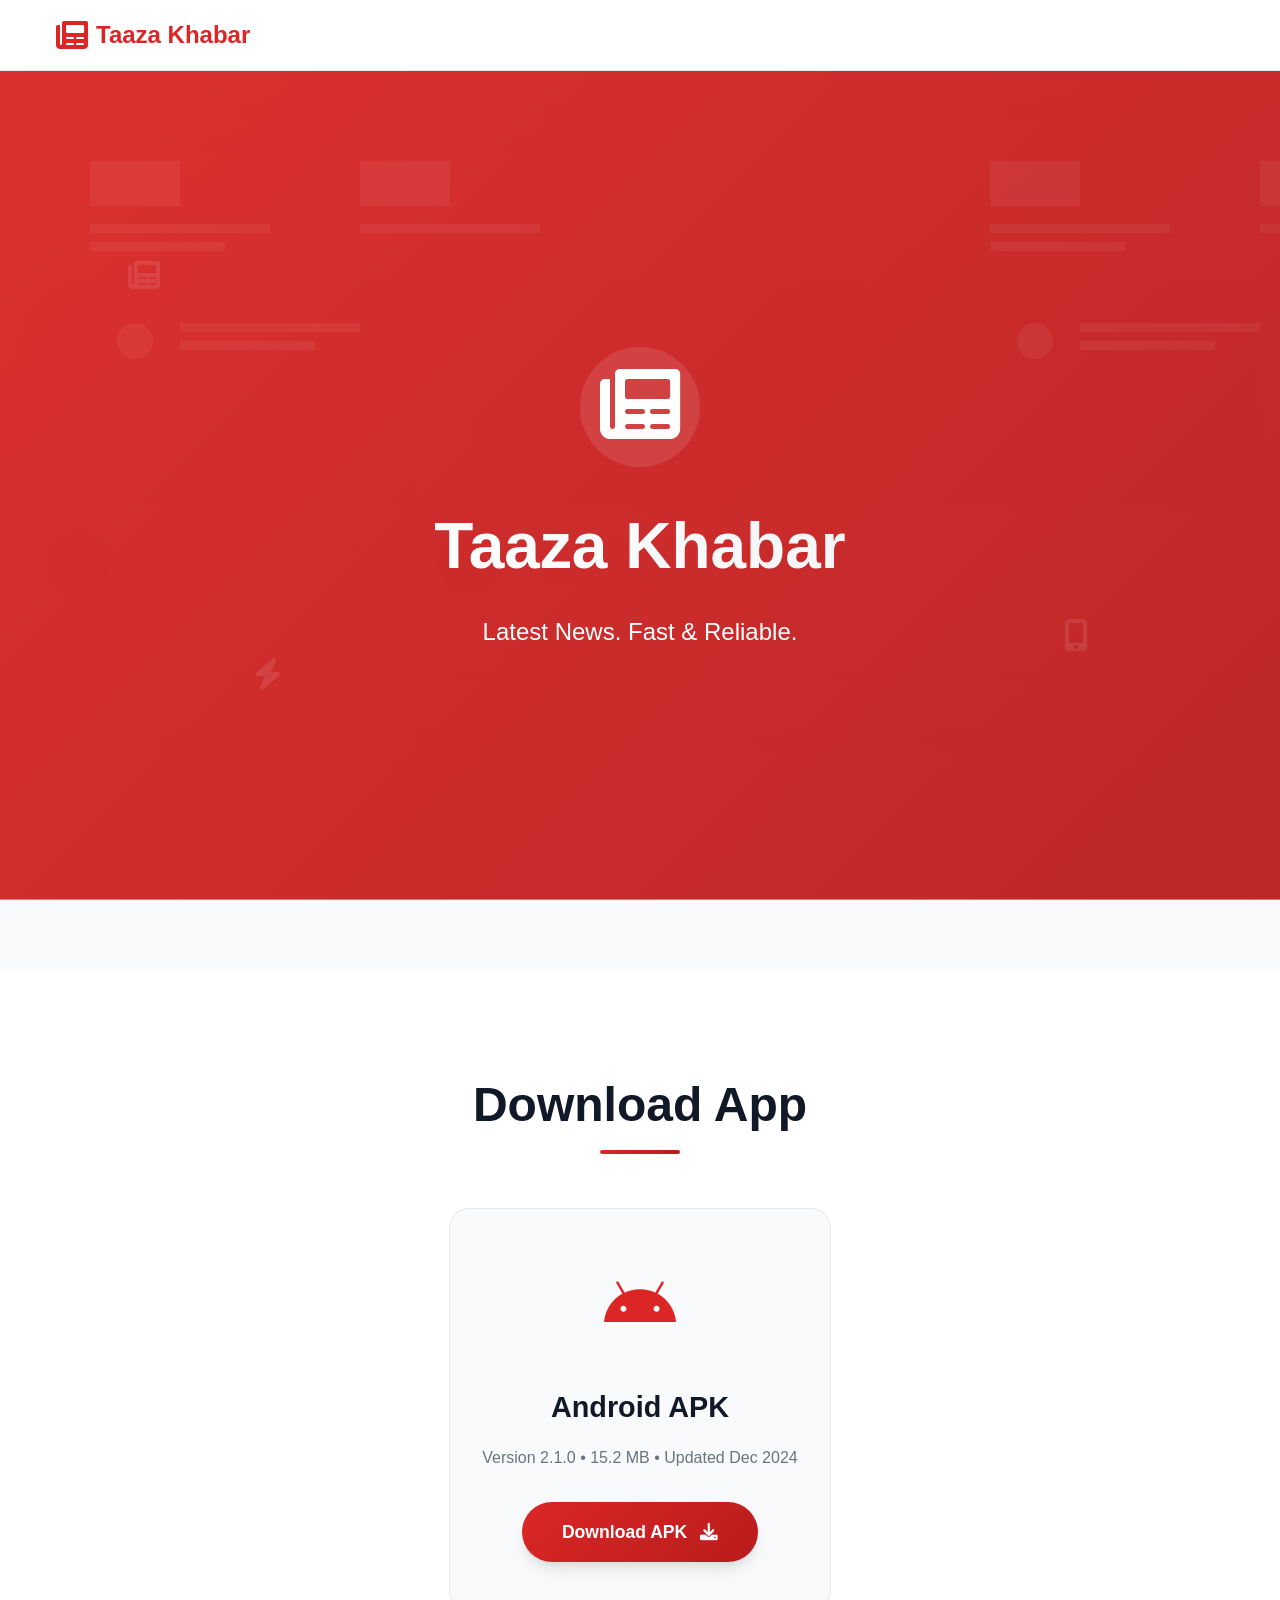
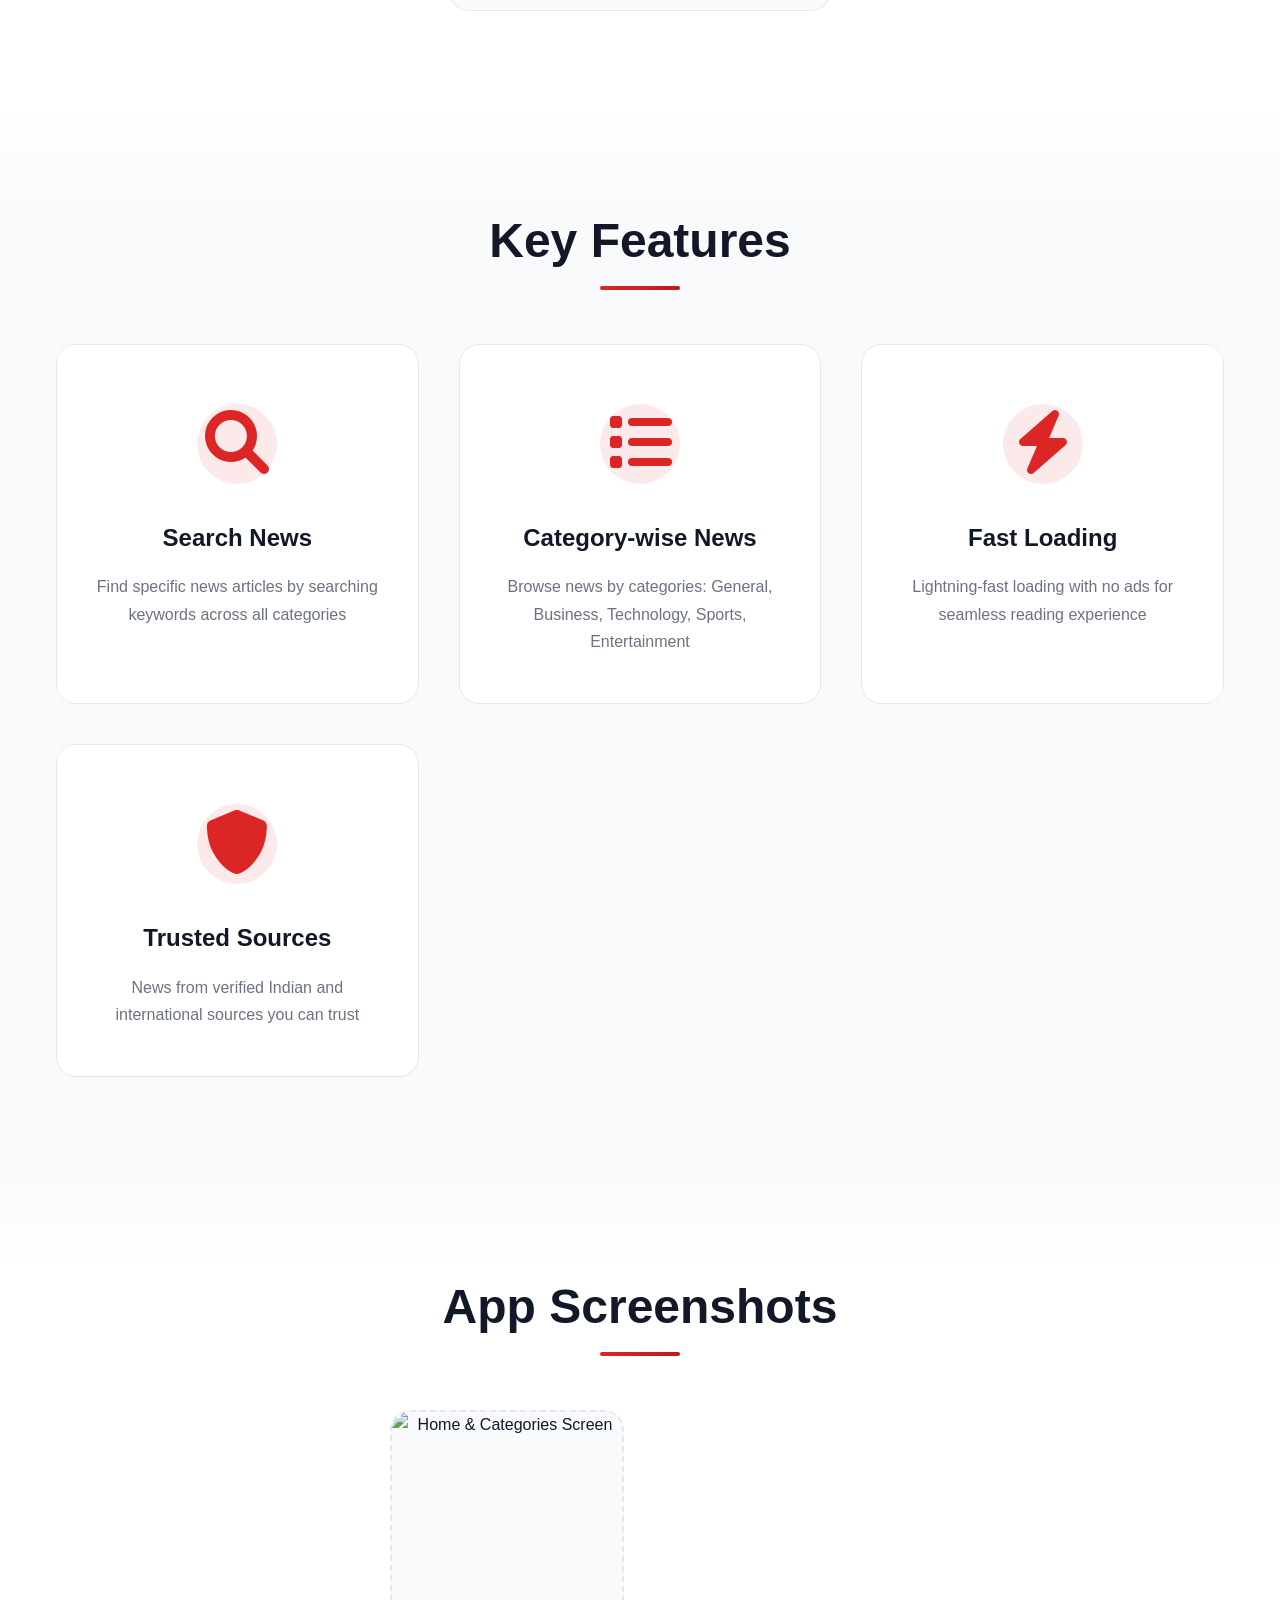
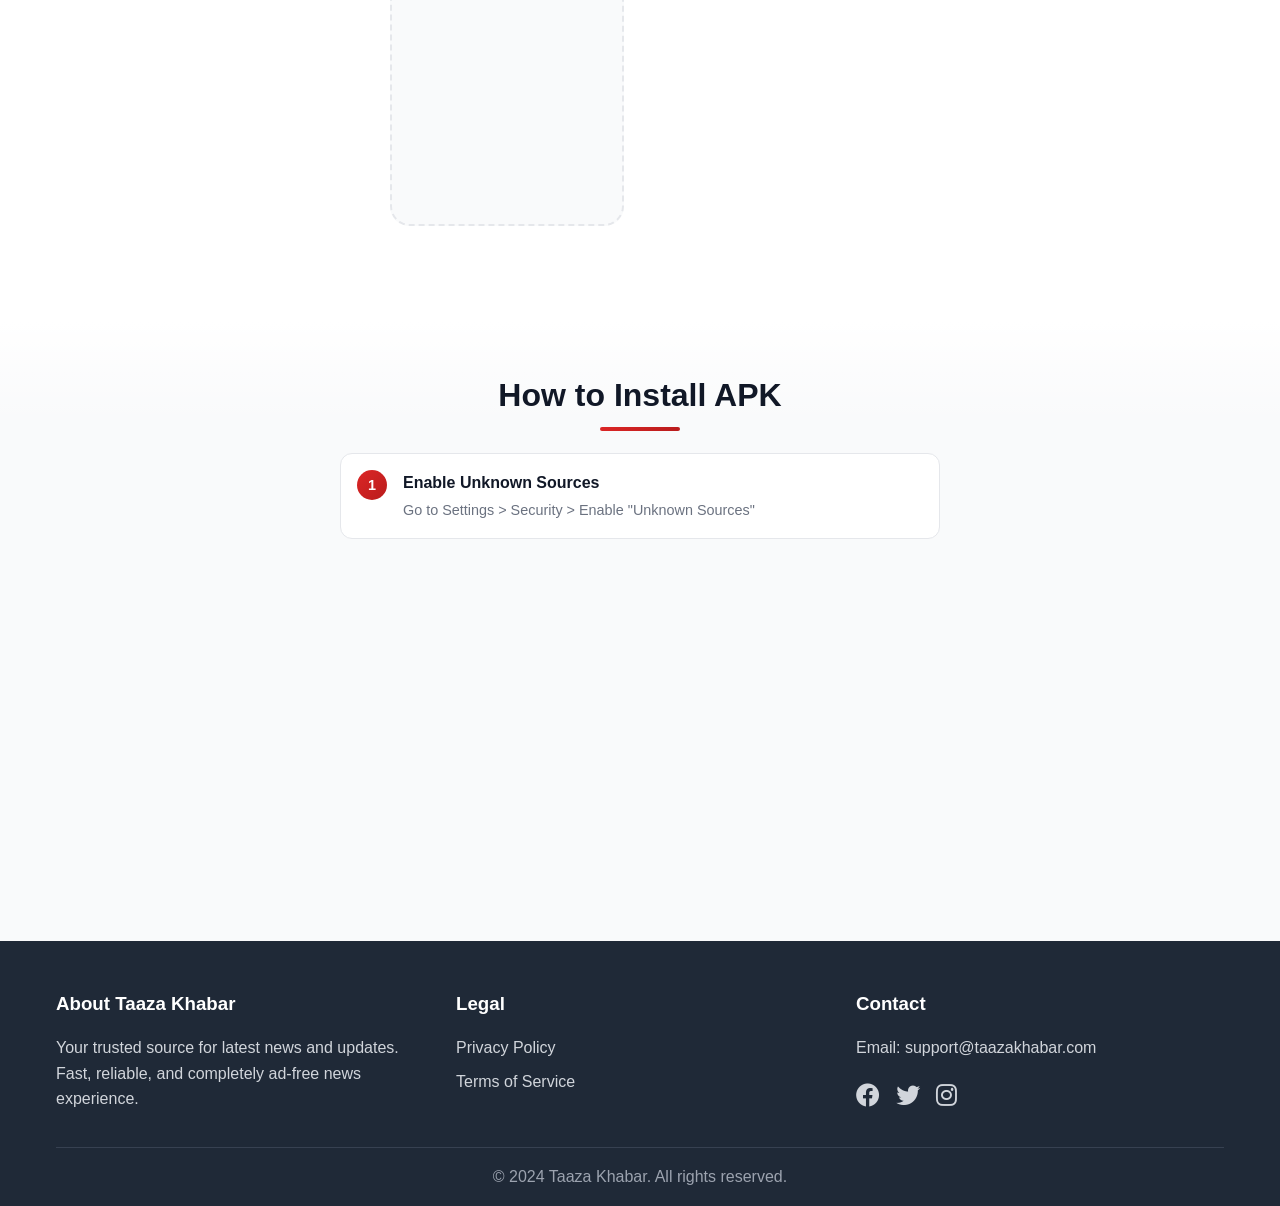
==== index.html @ 5353ecfe "Add files via upload" ====
<!DOCTYPE html>
<html lang="en">
<head>
    <meta charset="UTF-8">
    <meta name="viewport" content="width=device-width, initial-scale=1.0">
    <title>Taaza Khabar - Latest News App | Download Now</title>
    <meta name="description" content="Download Taaza Khabar - Get latest news fast & reliable. Breaking news alerts, category-wise news, trusted sources. Available on Android.">
    <meta name="keywords" content="news app, latest news, breaking news, Taaza Khabar, Android app">
    <link rel="stylesheet" href="styles.css">
    <link href="https://cdnjs.cloudflare.com/ajax/libs/font-awesome/6.0.0/css/all.min.css" rel="stylesheet">
</head>
<body>
    <header>
        <nav class="navbar">
            <div class="container">
                <div class="nav-brand">
                    <i class="fas fa-newspaper"></i>
                    <span>Taaza Khabar</span>
                </div>
            </div>
        </nav>
    </header>

    <main>
        <!-- Hero Section -->
        <section class="hero">
            <div class="hero-bg"></div>
            <div class="container">
                <div class="hero-content">
                    <div class="app-logo animate-bounce">
                        <i class="fas fa-newspaper"></i>
                    </div>
                    <h1 class="animate-fade-up">Taaza Khabar</h1>
                    <p class="tagline animate-fade-up">Latest News. Fast & Reliable.</p>
                </div>
            </div>
            <div class="floating-elements">
                <div class="float-icon"><i class="fas fa-newspaper"></i></div>
                <div class="float-icon"><i class="fas fa-mobile-alt"></i></div>
                <div class="float-icon"><i class="fas fa-bolt"></i></div>
            </div>
        </section>

        <!-- Download Section -->
        <section class="download-section">
            <div class="container">
                <h2 class="section-title">Download App</h2>
                <div class="download-options">
                    <div class="download-card">
                        <div class="card-icon">
                            <i class="fab fa-android"></i>
                        </div>
                        <h3>Android APK</h3>
                        <p class="app-info">Version 2.1.0 • 15.2 MB • Updated Dec 2024</p>
                        <a href="res/taaza-khabar.apk" download="taaza-khabar.apk" class="btn-download">
                            <span class="btn-text">Download APK</span>
                            <i class="fas fa-download btn-icon"></i>
                            <div class="btn-ripple"></div>
                        </a>
                        <div class="card-glow"></div>
                    </div>
                </div>
            </div>
        </section>

        <!-- Features Section -->
        <section class="features">
            <div class="container">
                <h2 class="section-title">Key Features</h2>
                <div class="features-grid">
                    <div class="feature-card">
                        <div class="feature-icon">
                            <i class="fas fa-search"></i>
                        </div>
                        <h3>Search News</h3>
                        <p>Find specific news articles by searching keywords across all categories</p>
                        <div class="feature-hover"></div>
                    </div>
                    <div class="feature-card">
                        <div class="feature-icon">
                            <i class="fas fa-list"></i>
                        </div>
                        <h3>Category-wise News</h3>
                        <p>Browse news by categories: General, Business, Technology, Sports, Entertainment</p>
                        <div class="feature-hover"></div>
                    </div>
                    <div class="feature-card">
                        <div class="feature-icon">
                            <i class="fas fa-bolt"></i>
                        </div>
                        <h3>Fast Loading</h3>
                        <p>Lightning-fast loading with no ads for seamless reading experience</p>
                        <div class="feature-hover"></div>
                    </div>
                    <div class="feature-card">
                        <div class="feature-icon">
                            <i class="fas fa-shield-alt"></i>
                        </div>
                        <h3>Trusted Sources</h3>
                        <p>News from verified Indian and international sources you can trust</p>
                        <div class="feature-hover"></div>
                    </div>
                </div>
            </div>
        </section>

        <!-- Screenshots Section -->
        <section class="screenshots">
            <div class="container">
                <h2 class="section-title">App Screenshots</h2>
                <div class="screenshots-grid">
                    <div class="screenshot-placeholder">
                        <img src="res/home-screen.jpeg" alt="Home & Categories Screen">
                        <div class="screenshot-overlay"></div>
                    </div>
                    <div class="screenshot-placeholder">
                        <img src="res/article-preview.jpeg" alt="Article Preview Screen">
                        <div class="screenshot-overlay"></div>
                    </div>
                </div>
            </div>
        </section>

        <!-- Installation Guide -->
        <section class="install-guide">
            <div class="container">
                <h2 class="section-title">How to Install APK</h2>
                <div class="steps">
                    <div class="step">
                        <span class="step-number">1</span>
                        <div class="step-content">
                            <h3>Enable Unknown Sources</h3>
                            <p>Go to Settings > Security > Enable "Unknown Sources"</p>
                        </div>
                        <div class="step-connector"></div>
                    </div>
                    <div class="step">
                        <span class="step-number">2</span>
                        <div class="step-content">
                            <h3>Download APK</h3>
                            <p>Click the download button above to get the APK file</p>
                        </div>
                        <div class="step-connector"></div>
                    </div>
                    <div class="step">
                        <span class="step-number">3</span>
                        <div class="step-content">
                            <h3>Install App</h3>
                            <p>Open the downloaded file and tap "Install"</p>
                        </div>
                        <div class="step-connector"></div>
                    </div>
                    <div class="step">
                        <span class="step-number">4</span>
                        <div class="step-content">
                            <h3>Launch & Enjoy</h3>
                            <p>Open Taaza Khabar and start reading latest news</p>
                        </div>
                    </div>
                </div>
            </div>
        </section>
    </main>

    <!-- Footer -->
    <footer class="footer">
        <div class="container">
            <div class="footer-content">
                <div class="footer-section">
                    <h3>About Taaza Khabar</h3>
                    <p>Your trusted source for latest news and updates. Fast, reliable, and completely ad-free news experience.</p>
                </div>
                <div class="footer-section">
                    <h3>Legal</h3>
                    <ul>
                        <li><a href="privacy-policy.html">Privacy Policy</a></li>
                        <li><a href="terms-of-service.html">Terms of Service</a></li>
                    </ul>
                </div>
                <div class="footer-section">
                    <h3>Contact</h3>
                    <p>Email: support@taazakhabar.com</p>
                    <div class="social-icons">
                        <a href="#"><i class="fab fa-facebook"></i></a>
                        <a href="#"><i class="fab fa-twitter"></i></a>
                        <a href="#"><i class="fab fa-instagram"></i></a>
                    </div>
                </div>
            </div>
            <div class="footer-bottom">
                <p>&copy; 2024 Taaza Khabar. All rights reserved.</p>
            </div>
        </div>
    </footer>

    <script src="script.js"></script>
</body>
</html>
---- styles.css ----
/* Reset and Base Styles */
* {
    margin: 0;
    padding: 0;
    box-sizing: border-box;
}

:root {
    --primary-red: #dc2626;
    --primary-black: #1f2937;
    --primary-white: #ffffff;
    --text-dark: #111827;
    --text-light: #6b7280;
    --bg-light: #f9fafb;
    --bg-dark: #111827;
    --card-light: #ffffff;
    --card-dark: #1f2937;
    --border-light: #e5e7eb;
    --border-dark: #374151;
    --gradient-primary: linear-gradient(135deg, #dc2626, #b91c1c);
    --gradient-secondary: linear-gradient(135deg, #f3f4f6, #e5e7eb);
    --shadow-light: 0 4px 6px -1px rgba(0, 0, 0, 0.1), 0 2px 4px -1px rgba(0, 0, 0, 0.06);
    --shadow-medium: 0 10px 15px -3px rgba(0, 0, 0, 0.1), 0 4px 6px -2px rgba(0, 0, 0, 0.05);
    --shadow-heavy: 0 25px 50px -12px rgba(0, 0, 0, 0.25);
}

[data-theme="dark"] {
    --text-dark: #f9fafb;
    --text-light: #d1d5db;
    --bg-light: #111827;
    --card-light: #1f2937;
    --border-light: #374151;
    --gradient-secondary: linear-gradient(135deg, #1f2937, #111827);
}

[data-theme="dark"] body {
    background: var(--bg-light) url('data:image/svg+xml,<svg xmlns="http://www.w3.org/2000/svg" viewBox="0 0 100 100"><g fill="%23374151" opacity="0.3"><circle cx="20" cy="20" r="1"/><circle cx="80" cy="20" r="1"/><circle cx="20" cy="80" r="1"/><circle cx="80" cy="80" r="1"/><circle cx="50" cy="50" r="1"/></g></svg>');
}

[data-theme="dark"] .features {
    background: var(--bg-light) url('data:image/svg+xml,<svg xmlns="http://www.w3.org/2000/svg" viewBox="0 0 400 400"><g fill="%23374151" opacity="0.2"><rect x="50" y="50" width="80" height="4" rx="2"/><rect x="50" y="70" width="60" height="3" rx="1.5"/><rect x="50" y="85" width="70" height="3" rx="1.5"/><rect x="200" y="50" width="80" height="4" rx="2"/><rect x="200" y="70" width="60" height="3" rx="1.5"/><rect x="200" y="85" width="70" height="3" rx="1.5"/><rect x="50" y="150" width="80" height="4" rx="2"/><rect x="50" y="170" width="60" height="3" rx="1.5"/><rect x="200" y="150" width="80" height="4" rx="2"/><rect x="200" y="170" width="60" height="3" rx="1.5"/></g></svg>');
}

html {
    scroll-behavior: smooth;
}

body {
    font-family: -apple-system, BlinkMacSystemFont, 'Segoe UI', Roboto, sans-serif;
    line-height: 1.6;
    color: var(--text-dark);
    background: var(--bg-light) url('data:image/svg+xml,<svg xmlns="http://www.w3.org/2000/svg" viewBox="0 0 100 100"><g fill="%23f1f5f9" opacity="0.4"><circle cx="20" cy="20" r="1"/><circle cx="80" cy="20" r="1"/><circle cx="20" cy="80" r="1"/><circle cx="80" cy="80" r="1"/><circle cx="50" cy="50" r="1"/></g></svg>');
    background-attachment: fixed;
    transition: all 0.3s ease;
    overflow-x: hidden;
}

.container {
    max-width: 1200px;
    margin: 0 auto;
    padding: 0 1rem;
}

/* Animations */
@keyframes fadeInUp {
    from {
        opacity: 0;
        transform: translateY(30px);
    }
    to {
        opacity: 1;
        transform: translateY(0);
    }
}

@keyframes bounce {
    0%, 20%, 53%, 80%, 100% {
        transform: translate3d(0,0,0);
    }
    40%, 43% {
        transform: translate3d(0, -15px, 0);
    }
    70% {
        transform: translate3d(0, -7px, 0);
    }
    90% {
        transform: translate3d(0, -2px, 0);
    }
}

@keyframes float {
    0%, 100% {
        transform: translateY(0px);
    }
    50% {
        transform: translateY(-20px);
    }
}

@keyframes pulse {
    0% {
        transform: scale(1);
    }
    50% {
        transform: scale(1.05);
    }
    100% {
        transform: scale(1);
    }
}

@keyframes downloadPulse {
    0% { transform: scale(1); }
    50% { transform: scale(1.1); }
    100% { transform: scale(1); }
}

.btn-download.downloading {
    animation: downloadPulse 0.6s ease-in-out;
}

@keyframes ripple {
    0% {
        transform: scale(0);
        opacity: 1;
    }
    100% {
        transform: scale(4);
        opacity: 0;
    }
}

@keyframes slideInLeft {
    from {
        opacity: 0;
        transform: translateX(-50px);
    }
    to {
        opacity: 1;
        transform: translateX(0);
    }
}

@keyframes slideInRight {
    from {
        opacity: 0;
        transform: translateX(50px);
    }
    to {
        opacity: 1;
        transform: translateX(0);
    }
}

.animate-fade-up {
    animation: fadeInUp 0.8s ease-out forwards;
    opacity: 0;
}

.animate-fade-up:nth-child(2) { animation-delay: 0.2s; }
.animate-fade-up:nth-child(3) { animation-delay: 0.4s; }
.animate-fade-up:nth-child(4) { animation-delay: 0.6s; }

.animate-bounce {
    animation: bounce 2s infinite;
}

/* Header */
.navbar {
    background: rgba(255, 255, 255, 0.95);
    backdrop-filter: blur(10px);
    border-bottom: 1px solid var(--border-light);
    padding: 1rem 0;
    position: sticky;
    top: 0;
    z-index: 100;
    transition: all 0.3s ease;
}

[data-theme="dark"] .navbar {
    background: rgba(31, 41, 55, 0.95);
}

.navbar .container {
    display: flex;
    justify-content: flex-start;
    align-items: center;
}

.nav-brand {
    display: flex;
    align-items: center;
    gap: 0.5rem;
    font-size: 1.5rem;
    font-weight: bold;
    color: var(--primary-red);
    animation: slideInLeft 0.8s ease-out;
}

.nav-brand i {
    font-size: 2rem;
    animation: pulse 2s infinite;
}

.theme-toggle {
    background: none;
    border: 2px solid var(--border-light);
    border-radius: 50%;
    width: 45px;
    height: 45px;
    cursor: pointer;
    color: var(--text-dark);
    transition: all 0.3s ease;
    position: relative;
    overflow: hidden;
    animation: slideInRight 0.8s ease-out;
}

.theme-toggle:hover {
    background: var(--primary-red);
    color: white;
    border-color: var(--primary-red);
    transform: scale(1.1);
}

.theme-toggle i {
    transition: transform 0.3s ease;
}

.theme-toggle:hover i {
    transform: rotate(180deg);
}

/* Hero Section */
.hero {
    background: linear-gradient(135deg, rgba(220, 38, 38, 0.95), rgba(185, 28, 28, 0.95)), 
                url('data:image/svg+xml,<svg xmlns="http://www.w3.org/2000/svg" viewBox="0 0 1200 800"><rect fill="%23f8f9fa" width="1200" height="800"/><g fill="%23e9ecef" opacity="0.3"><rect x="50" y="50" width="300" height="20" rx="10"/><rect x="50" y="90" width="250" height="15" rx="7"/><rect x="50" y="120" width="280" height="15" rx="7"/><rect x="50" y="160" width="200" height="40" rx="5"/><rect x="400" y="50" width="300" height="20" rx="10"/><rect x="400" y="90" width="250" height="15" rx="7"/><rect x="400" y="120" width="280" height="15" rx="7"/><rect x="750" y="50" width="300" height="20" rx="10"/><rect x="750" y="90" width="250" height="15" rx="7"/><rect x="50" y="250" width="350" height="200" rx="10" fill="%23dee2e6"/><rect x="450" y="250" width="350" height="200" rx="10" fill="%23dee2e6"/><rect x="850" y="250" width="300" height="200" rx="10" fill="%23dee2e6"/><circle cx="100" cy="500" r="30" fill="%23adb5bd"/><rect x="150" y="480" width="200" height="15" rx="7"/><rect x="150" y="505" width="150" height="12" rx="6"/><circle cx="450" cy="500" r="30" fill="%23adb5bd"/><rect x="500" y="480" width="200" height="15" rx="7"/><rect x="500" y="505" width="150" height="12" rx="6"/><rect x="50" y="600" width="1100" height="2" fill="%23dee2e6"/><rect x="50" y="650" width="300" height="15" rx="7"/><rect x="400" y="650" width="250" height="15" rx="7"/><rect x="700" y="650" width="200" height="15" rx="7"/></g></svg>');
    background-size: cover;
    background-position: center;
    background-attachment: fixed;
    color: white;
    padding: 6rem 0;
    text-align: center;
    position: relative;
    overflow: hidden;
    min-height: 100vh;
    display: flex;
    align-items: center;
}

.hero-bg {
    position: absolute;
    top: 0;
    left: 0;
    right: 0;
    bottom: 0;
    background: url('data:image/svg+xml,<svg xmlns="http://www.w3.org/2000/svg" viewBox="0 0 1000 1000"><g fill="%23ffffff" opacity="0.05"><path d="M100,100 L200,100 L200,150 L100,150 Z"/><path d="M100,170 L300,170 L300,180 L100,180 Z"/><path d="M100,190 L250,190 L250,200 L100,200 Z"/><path d="M400,100 L500,100 L500,150 L400,150 Z"/><path d="M400,170 L600,170 L600,180 L400,180 Z"/><circle cx="150" cy="300" r="20"/><path d="M200,280 L400,280 L400,290 L200,290 Z"/><path d="M200,300 L350,300 L350,310 L200,310 Z"/></g></svg>');
    animation: float 6s ease-in-out infinite;
}

.hero-content {
    max-width: 600px;
    margin: 0 auto;
    position: relative;
    z-index: 2;
}

.app-logo {
    font-size: 5rem;
    margin-bottom: 1.5rem;
    position: relative;
}

.app-logo::after {
    content: '';
    position: absolute;
    top: 50%;
    left: 50%;
    transform: translate(-50%, -50%);
    width: 120px;
    height: 120px;
    background: rgba(255, 255, 255, 0.1);
    border-radius: 50%;
    z-index: -1;
    animation: pulse 3s infinite;
}

.hero h1 {
    font-size: 4rem;
    font-weight: 900;
    margin-bottom: 1rem;
    background: linear-gradient(45deg, #ffffff, #f3f4f6);
    -webkit-background-clip: text;
    -webkit-text-fill-color: transparent;
    background-clip: text;
}

.tagline {
    font-size: 1.5rem;
    margin-bottom: 3rem;
    opacity: 0.95;
    font-weight: 300;
}

.btn-primary {
    background: white;
    color: var(--primary-red);
    border: none;
    padding: 1.2rem 3rem;
    font-size: 1.2rem;
    font-weight: bold;
    border-radius: 50px;
    cursor: pointer;
    display: inline-flex;
    align-items: center;
    gap: 0.8rem;
    transition: all 0.4s cubic-bezier(0.175, 0.885, 0.32, 1.275);
    position: relative;
    overflow: hidden;
    box-shadow: var(--shadow-heavy);
}

.btn-primary:hover {
    transform: translateY(-5px) scale(1.05);
    box-shadow: 0 20px 40px rgba(0,0,0,0.3);
}

.btn-primary:active {
    transform: translateY(-2px) scale(1.02);
}

.btn-ripple {
    position: absolute;
    border-radius: 50%;
    background: rgba(220, 38, 38, 0.3);
    transform: scale(0);
    pointer-events: none;
}

.btn-primary.ripple .btn-ripple {
    animation: ripple 0.6s linear;
}

.floating-elements {
    position: absolute;
    top: 0;
    left: 0;
    right: 0;
    bottom: 0;
    pointer-events: none;
    z-index: 1;
}

.float-icon {
    position: absolute;
    font-size: 2rem;
    color: rgba(255, 255, 255, 0.1);
    animation: float 4s ease-in-out infinite;
}

.float-icon:nth-child(1) {
    top: 20%;
    left: 10%;
    animation-delay: 0s;
}

.float-icon:nth-child(2) {
    top: 60%;
    right: 15%;
    animation-delay: 1s;
}

.float-icon:nth-child(3) {
    bottom: 30%;
    left: 20%;
    animation-delay: 2s;
}

/* Section Titles */
.section-title {
    text-align: center;
    font-size: 3rem;
    font-weight: 800;
    margin-bottom: 4rem;
    color: var(--text-dark);
    position: relative;
    display: inline-block;
    width: 100%;
}

.section-title::after {
    content: '';
    position: absolute;
    bottom: -10px;
    left: 50%;
    transform: translateX(-50%);
    width: 80px;
    height: 4px;
    background: var(--gradient-primary);
    border-radius: 2px;
}

/* Download Section */
.download-section {
    padding: 6rem 0;
    background: var(--card-light);
    position: relative;
}

.download-options {
    display: flex;
    justify-content: center;
    max-width: 450px;
    margin: 0 auto;
}

.download-card {
    background: var(--bg-light);
    border: 1px solid var(--border-light);
    border-radius: 20px;
    padding: 3rem 2rem;
    text-align: center;
    transition: all 0.4s cubic-bezier(0.175, 0.885, 0.32, 1.275);
    position: relative;
    overflow: hidden;
}

.download-card:hover {
    transform: translateY(-10px) scale(1.02);
    box-shadow: var(--shadow-heavy);
    border-color: var(--primary-red);
}

.card-icon {
    font-size: 4rem;
    color: var(--primary-red);
    margin-bottom: 1.5rem;
    transition: all 0.3s ease;
}

.download-card:hover .card-icon {
    transform: scale(1.2) rotate(5deg);
}

.download-card h3 {
    font-size: 1.8rem;
    margin-bottom: 1rem;
    color: var(--text-dark);
    font-weight: 700;
}

.app-info {
    color: var(--text-light);
    margin-bottom: 2rem;
    font-size: 1rem;
    line-height: 1.5;
}

.btn-download {
    background: var(--gradient-primary);
    color: white;
    border: none;
    padding: 1rem 2.5rem;
    border-radius: 50px;
    font-weight: bold;
    font-size: 1.1rem;
    cursor: pointer;
    display: inline-flex;
    align-items: center;
    gap: 0.8rem;
    text-decoration: none;
    transition: all 0.4s cubic-bezier(0.175, 0.885, 0.32, 1.275);
    position: relative;
    overflow: hidden;
    box-shadow: var(--shadow-medium);
    z-index: 10;
    pointer-events: auto;
}

.btn-download:hover {
    transform: translateY(-3px) scale(1.05);
    box-shadow: var(--shadow-heavy);
}

.btn-download.ripple .btn-ripple {
    animation: ripple 0.6s linear;
}

.card-glow {
    position: absolute;
    top: -50%;
    left: -50%;
    width: 200%;
    height: 200%;
    background: radial-gradient(circle, rgba(220, 38, 38, 0.1) 0%, transparent 70%);
    opacity: 0;
    transition: opacity 0.3s ease;
}

.download-card:hover .card-glow {
    opacity: 1;
}

/* Features Section */
.features {
    padding: 6rem 0;
    background: var(--bg-light) url('data:image/svg+xml,<svg xmlns="http://www.w3.org/2000/svg" viewBox="0 0 400 400"><g fill="%23e2e8f0" opacity="0.2"><rect x="50" y="50" width="80" height="4" rx="2"/><rect x="50" y="70" width="60" height="3" rx="1.5"/><rect x="50" y="85" width="70" height="3" rx="1.5"/><rect x="200" y="50" width="80" height="4" rx="2"/><rect x="200" y="70" width="60" height="3" rx="1.5"/><rect x="200" y="85" width="70" height="3" rx="1.5"/><rect x="50" y="150" width="80" height="4" rx="2"/><rect x="50" y="170" width="60" height="3" rx="1.5"/><rect x="200" y="150" width="80" height="4" rx="2"/><rect x="200" y="170" width="60" height="3" rx="1.5"/></g></svg>');
    background-attachment: fixed;
    position: relative;
}

.features::before {
    content: '';
    position: absolute;
    top: 0;
    left: 0;
    right: 0;
    height: 100px;
    background: linear-gradient(to bottom, var(--card-light), transparent);
}

.features-grid {
    display: grid;
    grid-template-columns: repeat(auto-fit, minmax(280px, 1fr));
    gap: 2.5rem;
}

.feature-card {
    background: var(--card-light);
    border: 1px solid var(--border-light);
    border-radius: 20px;
    padding: 3rem 2rem;
    text-align: center;
    transition: all 0.4s cubic-bezier(0.175, 0.885, 0.32, 1.275);
    position: relative;
    overflow: hidden;
}

.feature-card:hover {
    transform: translateY(-8px) scale(1.02);
    box-shadow: var(--shadow-heavy);
    border-color: var(--primary-red);
}

.feature-icon {
    font-size: 4rem;
    color: var(--primary-red);
    margin-bottom: 1.5rem;
    transition: all 0.4s ease;
    position: relative;
    display: inline-block;
}

.feature-icon::after {
    content: '';
    position: absolute;
    top: 50%;
    left: 50%;
    transform: translate(-50%, -50%);
    width: 80px;
    height: 80px;
    background: rgba(220, 38, 38, 0.1);
    border-radius: 50%;
    z-index: -1;
    transition: all 0.3s ease;
}

.feature-card:hover .feature-icon {
    transform: scale(1.2) rotate(10deg);
}

.feature-card:hover .feature-icon::after {
    transform: translate(-50%, -50%) scale(1.5);
    background: rgba(220, 38, 38, 0.2);
}

.feature-card h3 {
    font-size: 1.5rem;
    margin-bottom: 1rem;
    color: var(--text-dark);
    font-weight: 700;
}

.feature-card p {
    color: var(--text-light);
    line-height: 1.7;
    font-size: 1rem;
}

.feature-hover {
    position: absolute;
    top: 0;
    left: -100%;
    width: 100%;
    height: 100%;
    background: linear-gradient(90deg, transparent, rgba(220, 38, 38, 0.1), transparent);
    transition: left 0.5s ease;
}

.feature-card:hover .feature-hover {
    left: 100%;
}

/* Screenshots Section */
.screenshots {
    padding: 6rem 0;
    background: var(--card-light);
    position: relative;
}

.screenshots::before {
    content: '';
    position: absolute;
    top: 0;
    left: 0;
    right: 0;
    height: 100px;
    background: linear-gradient(to bottom, var(--bg-light), transparent);
}

.screenshots-grid {
    display: grid;
    grid-template-columns: repeat(auto-fit, minmax(180px, 1fr));
    gap: 2rem;
    max-width: 500px;
    margin: 0 auto;
}

.screenshot-placeholder img {
    width: 100%;
    height: 100%;
    object-fit: cover;
    border-radius: 18px;
}

.screenshot-fallback {
    width: 100%;
    height: 100%;
    display: flex;
    flex-direction: column;
    justify-content: center;
    align-items: center;
}

.screenshot-placeholder {
    background: var(--bg-light);
    border: 2px dashed var(--border-light);
    border-radius: 20px;
    padding: 0;
    text-align: center;
    aspect-ratio: 9/16;
    display: flex;
    flex-direction: column;
    justify-content: center;
    align-items: center;
    transition: all 0.4s cubic-bezier(0.175, 0.885, 0.32, 1.275);
    position: relative;
    overflow: hidden;
}

.screenshot-placeholder:hover {
    border-color: var(--primary-red);
    background: rgba(220, 38, 38, 0.05);
    transform: translateY(-5px) scale(1.02);
    box-shadow: var(--shadow-medium);
}

.screenshot-icon {
    font-size: 3.5rem;
    color: var(--text-light);
    margin-bottom: 1.5rem;
    transition: all 0.3s ease;
}

.screenshot-placeholder:hover .screenshot-icon {
    color: var(--primary-red);
    transform: scale(1.2);
}

.screenshot-placeholder p {
    color: var(--text-light);
    font-weight: 600;
    font-size: 1.1rem;
    transition: color 0.3s ease;
}

.screenshot-placeholder:hover p {
    color: var(--primary-red);
}

.screenshot-overlay {
    position: absolute;
    top: 0;
    left: 0;
    right: 0;
    bottom: 0;
    background: linear-gradient(45deg, transparent 30%, rgba(220, 38, 38, 0.1) 50%, transparent 70%);
    opacity: 0;
    transition: opacity 0.3s ease;
}

.screenshot-placeholder:hover .screenshot-overlay {
    opacity: 1;
}

/* Installation Guide */
.install-guide {
    padding: 3rem 0;
    background: var(--bg-light);
    position: relative;
}

.install-guide::before {
    content: '';
    position: absolute;
    top: 0;
    left: 0;
    right: 0;
    height: 100px;
    background: linear-gradient(to bottom, var(--card-light), transparent);
}

.install-guide .section-title {
    font-size: 2rem;
    margin-bottom: 2rem;
}

.steps {
    max-width: 600px;
    margin: 0 auto;
    position: relative;
}

.step {
    display: flex;
    align-items: flex-start;
    gap: 1rem;
    margin-bottom: 1.5rem;
    padding: 1rem;
    background: var(--card-light);
    border-radius: 12px;
    border: 1px solid var(--border-light);
    transition: all 0.4s cubic-bezier(0.175, 0.885, 0.32, 1.275);
    position: relative;
    overflow: hidden;
}

.step:hover {
    transform: translateX(5px);
    box-shadow: var(--shadow-medium);
    border-color: var(--primary-red);
}

.step-number {
    background: var(--gradient-primary);
    color: white;
    width: 30px;
    height: 30px;
    border-radius: 50%;
    display: flex;
    align-items: center;
    justify-content: center;
    font-weight: bold;
    font-size: 0.9rem;
    flex-shrink: 0;
    position: relative;
    transition: all 0.3s ease;
}

.step:hover .step-number {
    transform: scale(1.1);
    box-shadow: 0 0 15px rgba(220, 38, 38, 0.4);
}

.step-content h3 {
    font-size: 1rem;
    margin-bottom: 0.3rem;
    color: var(--text-dark);
    font-weight: 600;
}

.step-content p {
    color: var(--text-light);
    line-height: 1.5;
    font-size: 0.9rem;
}

.step-connector {
    position: absolute;
    left: 29px;
    bottom: -12px;
    width: 2px;
    height: 12px;
    background: linear-gradient(to bottom, var(--primary-red), transparent);
}

.step:last-child .step-connector {
    display: none;
}

@media (max-width: 768px) {
    .step {
        flex-direction: column;
        text-align: center;
        gap: 1rem;
    }
    
    .step-connector {
        display: none;
    }
}

/* Footer */
.footer {
    background: var(--primary-black);
    color: white;
    padding: 3rem 0 1rem;
}

.footer-content {
    display: grid;
    grid-template-columns: repeat(auto-fit, minmax(250px, 1fr));
    gap: 2rem;
    margin-bottom: 2rem;
}

.footer-section h3 {
    margin-bottom: 1rem;
    color: white;
}

.footer-section p {
    color: #d1d5db;
    line-height: 1.6;
}

.footer-section ul {
    list-style: none;
}

.footer-section ul li {
    margin-bottom: 0.5rem;
}

.footer-section ul li a {
    color: #d1d5db;
    text-decoration: none;
    transition: color 0.3s ease;
}

.footer-section ul li a:hover {
    color: var(--primary-red);
}

.social-icons {
    display: flex;
    gap: 1rem;
    margin-top: 1rem;
}

.social-icons a {
    color: #d1d5db;
    font-size: 1.5rem;
    transition: color 0.3s ease;
}

.social-icons a:hover {
    color: var(--primary-red);
}

.footer-bottom {
    border-top: 1px solid #374151;
    padding-top: 1rem;
    text-align: center;
    color: #9ca3af;
}

/* Legal Content Pages */
.legal-content {
    padding: 4rem 0;
    background: var(--bg-light);
    min-height: 80vh;
}

.legal-content h1 {
    font-size: 2.5rem;
    color: var(--text-dark);
    margin-bottom: 1rem;
}

.legal-content h2 {
    font-size: 1.5rem;
    color: var(--primary-red);
    margin: 2rem 0 1rem 0;
}

.legal-content p, .legal-content li {
    color: var(--text-light);
    line-height: 1.7;
    margin-bottom: 1rem;
}

.legal-content ul {
    margin-left: 2rem;
    margin-bottom: 1.5rem;
}

.legal-content .btn-download {
    margin-top: 2rem;
    display: inline-block;
}
@media (max-width: 768px) {
    .hero {
        padding: 4rem 0;
        min-height: 80vh;
    }
    
    .hero h1 {
        font-size: 2.5rem;
    }
    
    .tagline {
        font-size: 1.2rem;
    }
    
    .app-logo {
        font-size: 3.5rem;
    }
    
    .section-title {
        font-size: 2.2rem;
    }
    
    .download-options {
        grid-template-columns: 1fr;
        gap: 2rem;
    }
    
    .features-grid {
        grid-template-columns: 1fr;
    }
    
    .screenshots-grid {
        grid-template-columns: repeat(2, 1fr);
    }
    
    .footer-content {
        grid-template-columns: 1fr;
        text-align: center;
    }
    
    .floating-elements {
        display: none;
    }
}

@media (max-width: 480px) {
    .container {
        padding: 0 0.5rem;
    }
    
    .hero {
        padding: 3rem 0;
    }
    
    .hero h1 {
        font-size: 2rem;
    }
    
    .section-title {
        font-size: 1.8rem;
    }
    
    .download-section,
    .features,
    .screenshots,
    .install-guide {
        padding: 3rem 0;
    }
    
    .screenshots-grid {
        grid-template-columns: 1fr;
    }
    
    .download-card,
    .feature-card {
        padding: 2rem 1.5rem;
    }
}
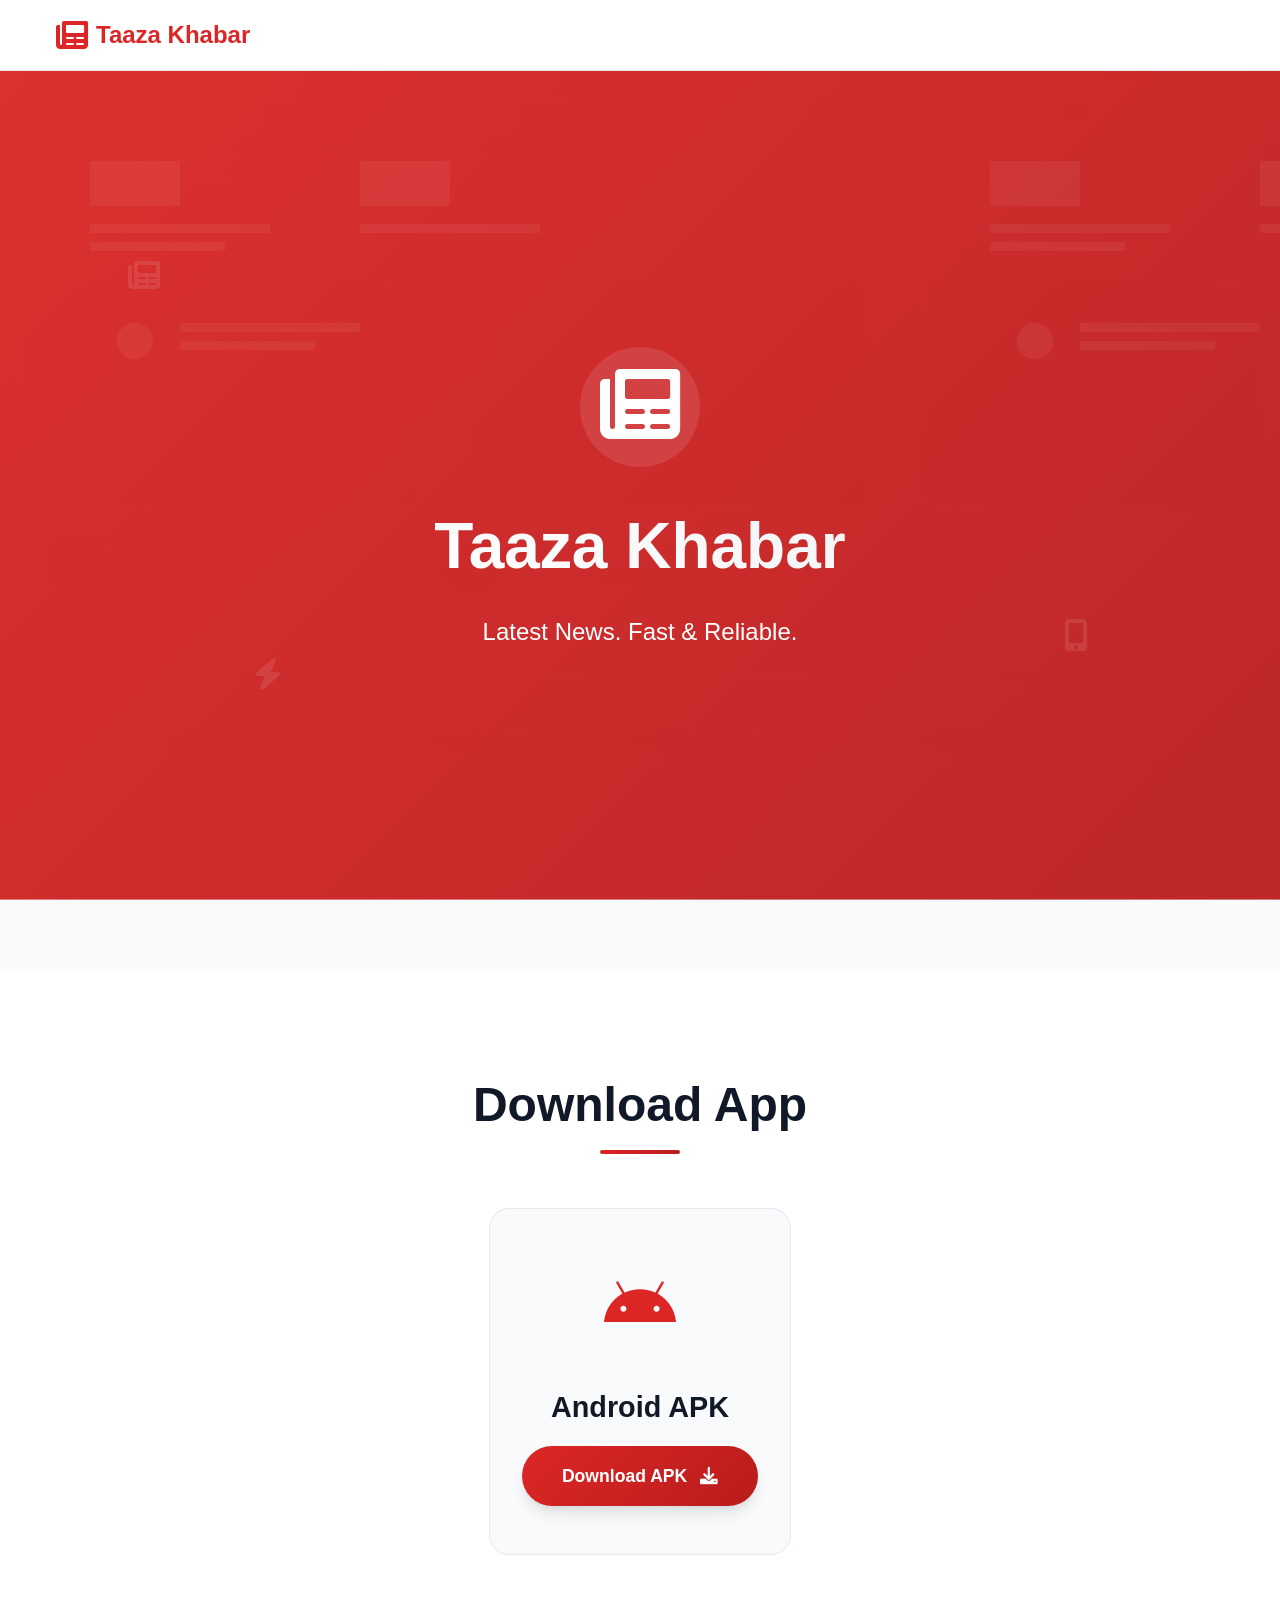
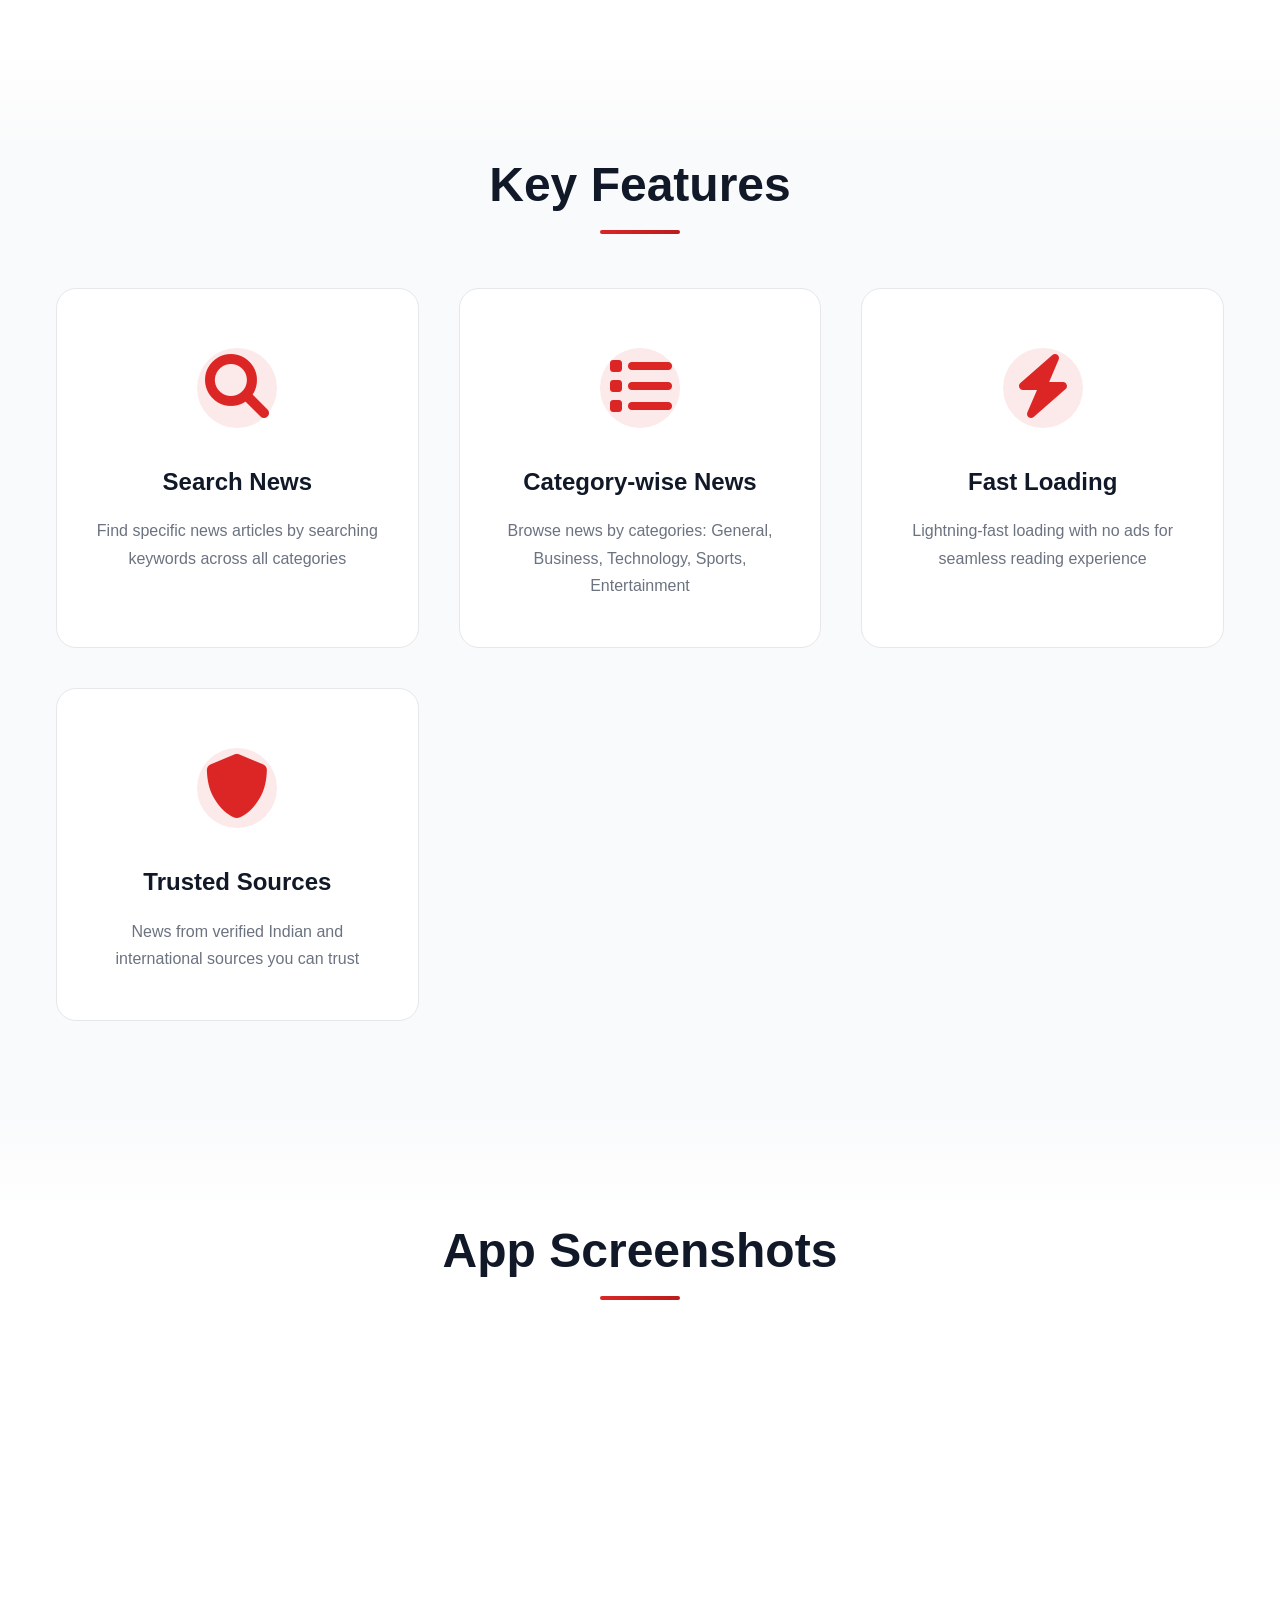
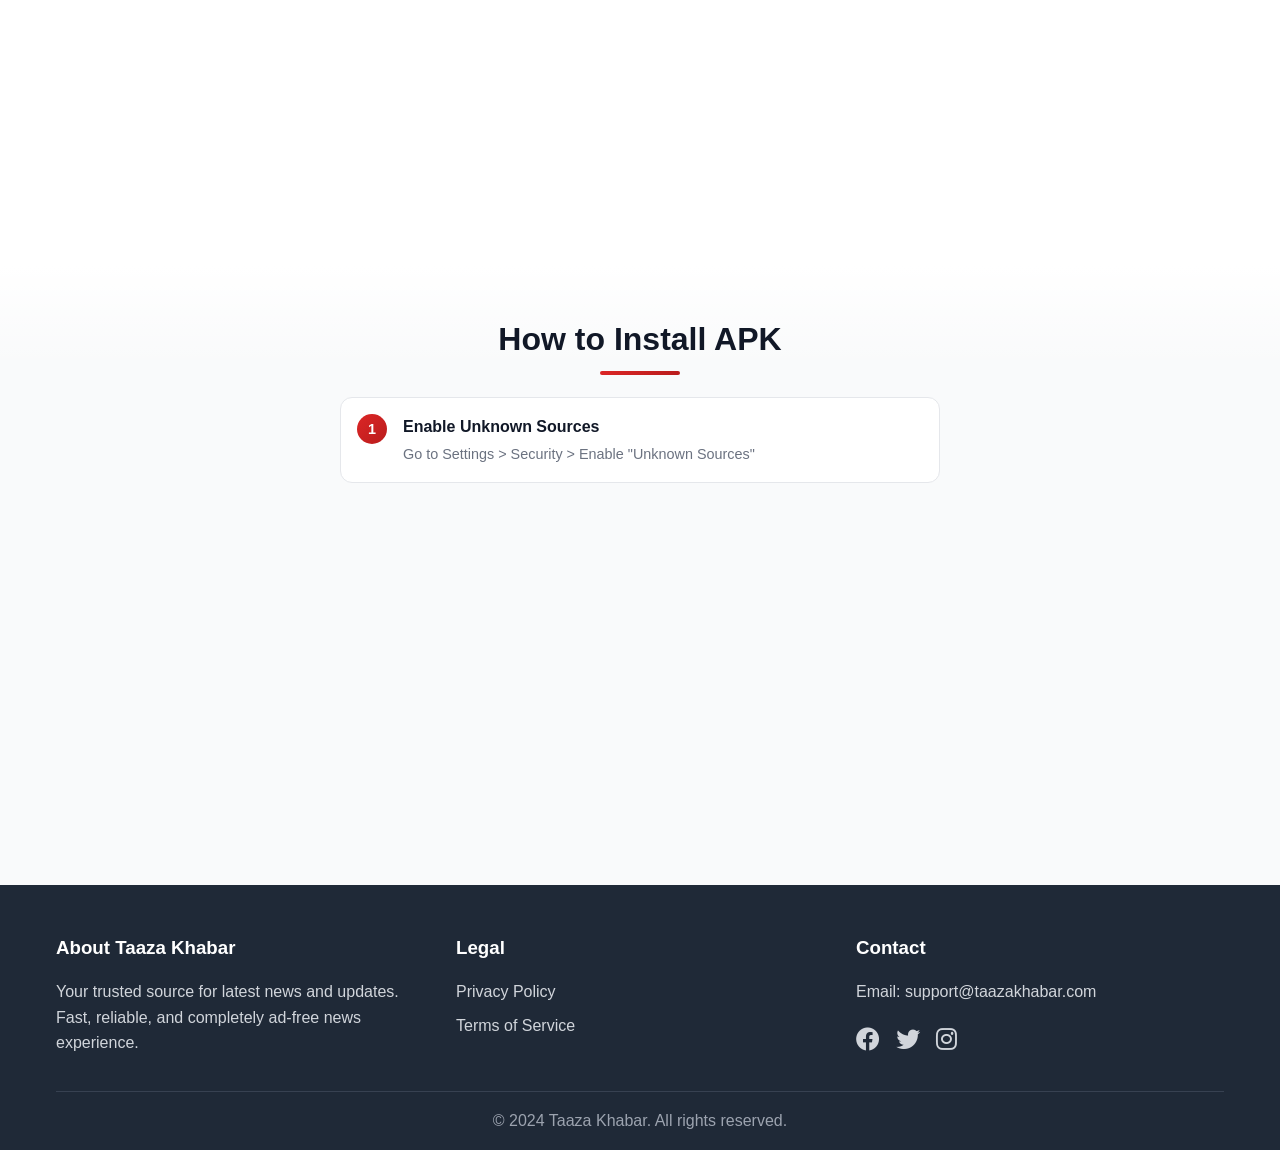
==== commit 5e717bc2: "Add files via upload" ====
--- a/index.html
+++ b/index.html
@@ -51,8 +51,7 @@
                             <i class="fab fa-android"></i>
                         </div>
                         <h3>Android APK</h3>
-                        <p class="app-info">Version 2.1.0 • 15.2 MB • Updated Dec 2024</p>
-                        <a href="res/taaza-khabar.apk" download="taaza-khabar.apk" class="btn-download">
+                        <a href="app-release.apk" target="_blank" download="Taaza Khabar.apk" class="btn-download">
                             <span class="btn-text">Download APK</span>
                             <i class="fas fa-download btn-icon"></i>
                             <div class="btn-ripple"></div>
@@ -110,11 +109,11 @@
                 <h2 class="section-title">App Screenshots</h2>
                 <div class="screenshots-grid">
                     <div class="screenshot-placeholder">
-                        <img src="res/home-screen.jpeg" alt="Home & Categories Screen">
+                        <img src="home-screen.jpeg" alt="Home & Categories Screen">
                         <div class="screenshot-overlay"></div>
                     </div>
                     <div class="screenshot-placeholder">
-                        <img src="res/article-preview.jpeg" alt="Article Preview Screen">
+                        <img src="article-preview.jpeg" alt="Article Preview Screen">
                         <div class="screenshot-overlay"></div>
                     </div>
                 </div>
--- a/styles.css
+++ b/styles.css
@@ -629,7 +629,7 @@
 .screenshot-placeholder img {
     width: 100%;
     height: 100%;
-    object-fit: cover;
+    object-fit: contain;
     border-radius: 18px;
 }
 
